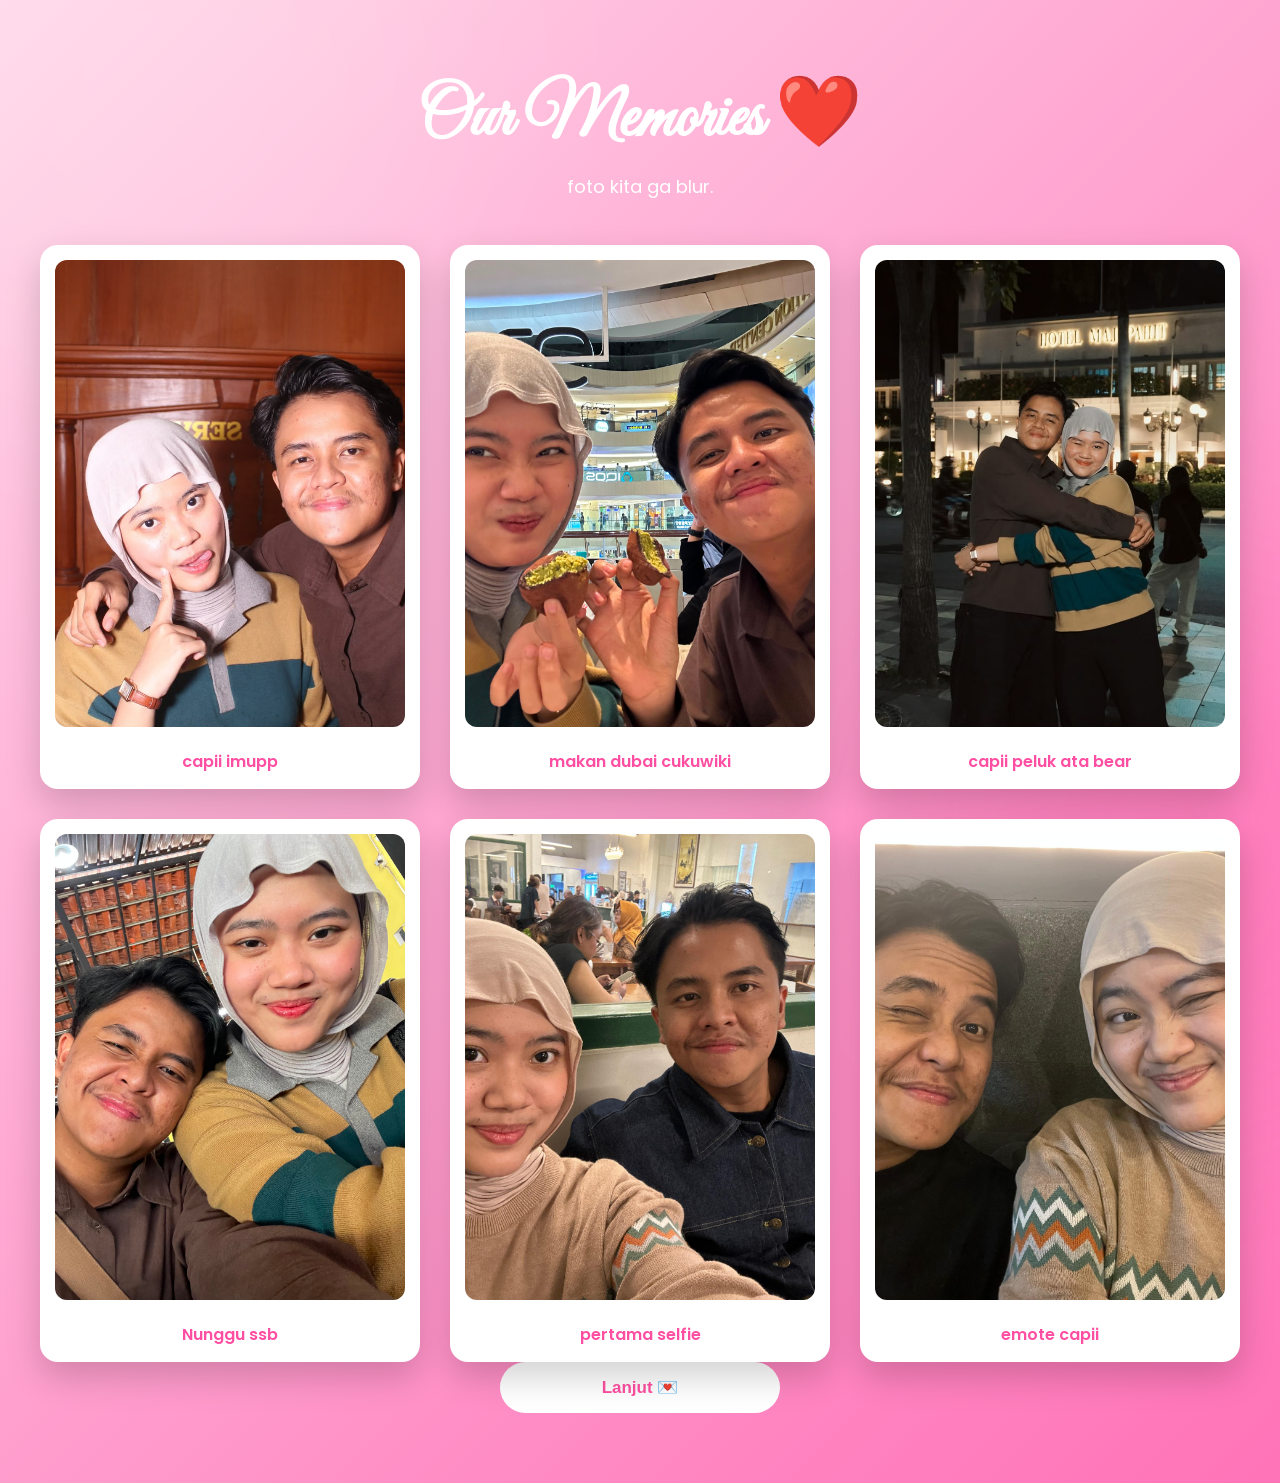
==== pages/gallery.html @ 9f08d889 "First Upload" ====
<!DOCTYPE html>
<html lang="id">

<head>

<meta charset="UTF-8">
<meta name="viewport" content="width=device-width, initial-scale=1.0">

<title>Gallery ❤️</title>

<link rel="stylesheet" href="../style.css">

<link href="https://fonts.googleapis.com/css2?family=Poppins:wght@300;400;600;700&family=Great+Vibes&display=swap" rel="stylesheet">

</head>

<audio id="galleryMusic" loop autoplay>
    <source src="../assets/music/gallery.mp3" type="audio/mpeg">
</audio>

<script>

window.addEventListener("load", () => {

    const music = document.getElementById("galleryMusic");

    music.volume = 0.35;

    music.play().catch(() => {

        console.log("Autoplay diblokir browser.");

    });

});

</script>

<body>

<div class="gallery-page">

    <h1>Our Memories ❤️</h1>

    <p>
        foto kita ga blur.
    </p>

    <div class="gallery">

        <div class="photo">
            <img src="../assets/images/foto1.jpg">
            <span>capii imupp</span>
        </div>

        <div class="photo">
            <img src="../assets/images/foto2.jpg">
            <span>makan dubai cukuwiki</span>
        </div>

        <div class="photo">
            <img src="../assets/images/foto3.jpg">
            <span>capii peluk ata bear</span>
        </div>

        <div class="photo">
            <img src="../assets/images/foto4.jpg">
            <span>Nunggu ssb</span>
        </div>

        <div class="photo">
            <img src="../assets/images/foto5.jpg">
            <span>pertama selfie</span>
        </div>

        <div class="photo">
            <img src="../assets/images/foto6.jpg">
            <span>emote capii</span>
        </div>

    </div>

    <button onclick="letterPage()">
        Lanjut 💌
    </button>

</div>

<script src="../script.js"></script>

</body>
</html>
---- style.css ----
/* =====================================================
   HAPPY BIRTHDAY WEBSITE
   PART 1
   Reset • Background • Login • Animations
===================================================== */

/* Google Font */
@import url('https://fonts.googleapis.com/css2?family=Poppins:wght@300;400;500;600;700&family=Great+Vibes&display=swap');

/* =========================
        RESET
========================= */

*{
    margin:0;
    padding:0;
    box-sizing:border-box;
}

html{
    scroll-behavior:smooth;
}

body{

    font-family:'Poppins',sans-serif;

    background:linear-gradient(
        135deg,
        #ffd6e8 0%,
        #ffb6d9 30%,
        #ff8dc5 70%,
        #ff73b7 100%
    );

    min-height:100vh;

    overflow-x:hidden;

    position:relative;

}

/* =========================
        BACKGROUND
========================= */

body::before{

    content:"";

    position:fixed;

    width:650px;
    height:650px;

    border-radius:50%;

    top:-250px;
    left:-180px;

    background:white;

    opacity:.15;

    filter:blur(120px);

    z-index:-2;

}

body::after{

    content:"";

    position:fixed;

    width:500px;
    height:500px;

    border-radius:50%;

    bottom:-180px;
    right:-120px;

    background:#ff4fa2;

    opacity:.18;

    filter:blur(100px);

    z-index:-2;

}

/* =========================
        CONTAINER
========================= */

.container{

    width:100%;

    min-height:100vh;

    display:flex;

    justify-content:center;

    align-items:center;

    padding:25px;

}

/* =========================
        LOGIN CARD
========================= */

.card{

    width:min(95%,420px);

    background:rgba(255,255,255,.18);

    backdrop-filter:blur(18px);

    border:1px solid rgba(255,255,255,.25);

    border-radius:30px;

    padding:45px 35px;

    text-align:center;

    box-shadow:0 20px 40px rgba(0,0,0,.15);

    animation:fadeUp 1s;

}

.card h1{

    color:white;

    font-size:clamp(28px,5vw,38px);

    margin-bottom:10px;

    text-shadow:0 3px 10px rgba(0,0,0,.2);

}

.card p{

    color:white;

    line-height:28px;

    margin-bottom:25px;

}

/* =========================
        HEART
========================= */

.love{

    font-size:55px;

    margin:20px 0;

    animation:heartbeat 1.8s infinite;

}

/* =========================
        INPUT
========================= */

input{

    width:100%;

    padding:16px;

    border:none;

    outline:none;

    border-radius:50px;

    font-size:16px;

    margin-bottom:20px;

    transition:.35s;

}

input:focus{

    transform:scale(1.02);

    box-shadow:0 0 20px rgba(255,79,162,.5);

}

/* =========================
        BUTTON
========================= */

button{

    width:100%;

    max-width:280px;

    padding:15px;

    border:none;

    border-radius:50px;

    cursor:pointer;

    background:white;

    color:#ff4fa2;

    font-size:17px;

    font-weight:600;

    transition:.35s;

}

button:hover{

    background:#ff4fa2;

    color:white;

    transform:translateY(-3px);

    box-shadow:0 15px 30px rgba(255,79,162,.4);

}

/* =========================
        ERROR
========================= */

.error{

    margin-top:20px;

    color:white;

    font-weight:600;

}

/* =========================
    FLOATING HEARTS
========================= */

.heart{

    position:fixed;

    font-size:35px;

    opacity:.7;

    animation:floatHeart 8s ease-in-out infinite;

    user-select:none;

}

.h1{

    top:40px;
    left:50px;

}

.h2{

    top:120px;
    right:60px;

    animation-delay:2s;

}

.h3{

    bottom:70px;
    left:100px;

    animation-delay:4s;

}

.h4{

    bottom:90px;
    right:80px;

    animation-delay:6s;

}

/* =========================
        ANIMATIONS
========================= */

@keyframes floatHeart{

    0%{

        transform:translateY(0);

    }

    50%{

        transform:translateY(-20px);

    }

    100%{

        transform:translateY(0);

    }

}

@keyframes heartbeat{

    0%{

        transform:scale(1);

    }

    25%{

        transform:scale(1.15);

    }

    50%{

        transform:scale(.95);

    }

    75%{

        transform:scale(1.1);

    }

    100%{

        transform:scale(1);

    }

}

@keyframes fadeUp{

    from{

        opacity:0;

        transform:translateY(35px);

    }

    to{

        opacity:1;

        transform:translateY(0);

    }

}

.shake{

    animation:shake .45s;

}

@keyframes shake{

    0%{transform:translateX(0);}
    25%{transform:translateX(-8px);}
    50%{transform:translateX(8px);}
    75%{transform:translateX(-8px);}
    100%{transform:translateX(0);}

}

/* =========================
    RESPONSIVE LOGIN
========================= */

@media (max-width:768px){

    .card{

        padding:35px 25px;

    }

}

@media (max-width:480px){

    .card{

        width:95%;

        padding:30px 20px;

    }

    .card h1{

        font-size:30px;

    }

    .love{

        font-size:45px;

    }

    input{

        font-size:15px;

    }

    button{

        width:100%;

    }

}

/* =====================================================
   HAPPY BIRTHDAY WEBSITE
   PART 2
   Home • Gallery • Letter • Closing Envelope
===================================================== */

/* =========================
        HOME PAGE
========================= */

.birthday-page{

    width:100%;

    min-height:100vh;

    display:flex;

    justify-content:center;

    align-items:center;

    padding:40px 20px;

}

.birthday-card{

    width:min(92%,750px);

    background:rgba(255,255,255,.18);

    backdrop-filter:blur(20px);

    border:1px solid rgba(255,255,255,.25);

    border-radius:35px;

    padding:45px;

    text-align:center;

    box-shadow:0 20px 40px rgba(0,0,0,.15);

    animation:fadeUp 1s;

}

.birthday-icon{

    font-size:70px;

    margin-bottom:20px;

    animation:heartbeat 2s infinite;

}

.birthday-card h3{

    color:white;

    font-size:24px;

    font-weight:500;

}

.birthday-card h1{

    font-family:'Great Vibes',cursive;

    color:white;

    font-size:clamp(45px,7vw,70px);

    margin:20px 0;

}

#typing{

    color:white;

    line-height:34px;

    font-size:18px;

    min-height:180px;

    margin-bottom:35px;

}

/* =========================
        GALLERY
========================= */

.gallery-page{

    width:100%;

    min-height:100vh;

    padding:70px 40px;

    text-align:center;

}

.gallery-page h1{

    color:white;

    font-family:'Great Vibes',cursive;

    font-size:clamp(45px,7vw,70px);

    margin-bottom:10px;

}

.gallery-page p{

    color:white;

    margin-bottom:45px;

    font-size:18px;

}

.gallery{

    display:grid;

    grid-template-columns:repeat(auto-fit,minmax(240px,1fr));

    gap:30px;

}

/* =========================
        PHOTO CARD
========================= */

.photo{

    background:white;

    padding:15px;

    border-radius:18px;

    transition:.4s;

    cursor:pointer;

    box-shadow:0 15px 35px rgba(0,0,0,.18);

}

.photo:hover{

    transform:translateY(-10px) rotate(-2deg);

}

.photo img{

    width:100%;

    aspect-ratio:3/4;

    object-fit:cover;

    border-radius:12px;

}

.photo span{

    display:block;

    margin-top:15px;

    color:#ff4fa2;

    font-weight:600;

}

/* =========================
        LETTER PAGE
========================= */

.letter-title{

    font-family:'Great Vibes',cursive;

    color:white;

    font-size:60px;

    margin-bottom:20px;

}

.letter-text{

    color:white;

    line-height:36px;

    font-size:18px;

    text-align:justify;

    margin:35px 0;

}

/* =========================
        FINISH BUTTON
========================= */

.finish-btn{

    margin-top:30px;

}

/* =========================
    CLOSING ENVELOPE
========================= */

.closing-envelope{

    position:fixed;

    inset:0;

    display:flex;

    justify-content:center;

    align-items:center;

    flex-direction:column;

    background:linear-gradient(135deg,#ffd6e8,#ff73b7);

    opacity:0;

    visibility:hidden;

    transition:1s;

    z-index:9999;

}

.closing-envelope.show{

    opacity:1;

    visibility:visible;

}

/* =========================
        ENVELOPE
========================= */

.envelope2{

    width:260px;

    height:180px;

    position:relative;

    animation:floatHeart 2.5s infinite;

}

.bottom{

    width:260px;

    height:150px;

    position:absolute;

    bottom:0;

    background:white;

    border-radius:0 0 18px 18px;

    box-shadow:0 20px 40px rgba(0,0,0,.2);

}

.top{

    width:0;

    height:0;

    position:absolute;

    border-left:130px solid transparent;

    border-right:130px solid transparent;

    border-top:90px solid #ffd5e5;

    z-index:2;

}

.love{

    position:absolute;

    left:50%;

    top:70px;

    transform:translateX(-50%);

    font-size:42px;

    z-index:5;

}

/* =========================
    CLOSING TEXT
========================= */

.closing-envelope p{

    color:white;

    margin-top:35px;

    font-size:26px;

    font-weight:600;

}

/* =========================
        BUTTON
========================= */

.birthday-card button{

    margin-top:20px;

}

/* =========================
    PHOTO SHADOW
========================= */

.photo::after{

    content:"";

    position:absolute;

    inset:0;

    border-radius:18px;

    pointer-events:none;

}

/* =========================
    RESPONSIVE TABLET
========================= */

@media(max-width:768px){

    .birthday-card{

        padding:35px 25px;

    }

    .gallery-page{

        padding:50px 20px;

    }

    .gallery{

        gap:20px;

    }

}

/* =========================
    RESPONSIVE MOBILE
========================= */

@media(max-width:480px){

    .birthday-card{

        width:95%;

        padding:28px 20px;

    }

    .birthday-card h1{

        font-size:42px;

    }

    .birthday-card h3{

        font-size:20px;

    }

    #typing{

        font-size:16px;

        line-height:30px;

    }

    .gallery-page h1{

        font-size:45px;

    }

    .gallery-page p{

        font-size:16px;

    }

    .gallery{

        grid-template-columns:1fr;

    }

    .photo{

        padding:12px;

    }

    .closing-envelope p{

        font-size:20px;

        text-align:center;

        padding:0 20px;

    }

    .envelope2{

        transform:scale(.85);

    }

}

/* =====================================================
   HAPPY BIRTHDAY WEBSITE
   PART 3 (FINAL)
   Premium Effect • Music Button • Loading • Responsive
===================================================== */


/* ==========================================
        SCROLLBAR
========================================== */

::-webkit-scrollbar{

    width:10px;

}

::-webkit-scrollbar-track{

    background:#ffd8ea;

}

::-webkit-scrollbar-thumb{

    background:#ff73b7;

    border-radius:20px;

}

::-webkit-scrollbar-thumb:hover{

    background:#ff4fa2;

}


/* ==========================================
        SELECTION
========================================== */

::selection{

    background:#ff4fa2;

    color:white;

}


/* ==========================================
        SECTION TRANSITION
========================================== */

section{

    animation:fadeUp .8s ease;

}


/* ==========================================
        GLASS EFFECT
========================================== */

.glass{

    background:rgba(255,255,255,.18);

    backdrop-filter:blur(20px);

    border:1px solid rgba(255,255,255,.25);

    box-shadow:0 15px 40px rgba(0,0,0,.15);

}


/* ==========================================
        MUSIC BUTTON
========================================== */

.music-btn{

    position:fixed;

    right:20px;

    top:20px;

    width:60px;

    height:60px;

    border-radius:50%;

    display:flex;

    justify-content:center;

    align-items:center;

    background:white;

    color:#ff4fa2;

    font-size:24px;

    cursor:pointer;

    box-shadow:0 10px 25px rgba(0,0,0,.2);

    transition:.3s;

    z-index:999;

}

.music-btn:hover{

    transform:scale(1.1);

}


/* ==========================================
        LOADING
========================================== */

.loading{

    position:fixed;

    inset:0;

    background:linear-gradient(
        135deg,
        #ffd6e8,
        #ff73b7
    );

    display:flex;

    justify-content:center;

    align-items:center;

    flex-direction:column;

    color:white;

    z-index:99999;

}

.loading h2{

    margin-top:20px;

    font-size:26px;

}

.loader-heart{

    font-size:80px;

    animation:heartbeat 1.2s infinite;

}


/* ==========================================
        FLOATING PETALS
========================================== */

.petal{

    position:fixed;

    color:#fff;

    opacity:.4;

    font-size:22px;

    animation:petalFall linear infinite;

    pointer-events:none;

}

@keyframes petalFall{

    from{

        transform:
            translateY(-120px)
            rotate(0deg);

    }

    to{

        transform:
            translateY(120vh)
            rotate(360deg);

    }

}


/* ==========================================
        GALLERY HOVER
========================================== */

.photo{

    position:relative;

    overflow:hidden;

}

.photo img{

    transition:.5s;

}

.photo:hover img{

    transform:scale(1.08);

}

.photo span{

    transition:.4s;

}

.photo:hover span{

    letter-spacing:1px;

}


/* ==========================================
        LETTER CARD
========================================== */

.birthday-card{

    transition:.4s;

}

.birthday-card:hover{

    transform:translateY(-5px);

}


/* ==========================================
        BUTTON
========================================== */

button{

    transition:.35s;

}

button:active{

    transform:scale(.96);

}


/* ==========================================
        FADE
========================================== */

.fade-out{

    animation:fadeOut .8s forwards;

}

@keyframes fadeOut{

    to{

        opacity:0;

    }

}


/* ==========================================
        DESKTOP
========================================== */

@media(min-width:1200px){

    .birthday-card{

        max-width:760px;

    }

    .gallery{

        grid-template-columns:
        repeat(3,1fr);

    }

}


/* ==========================================
        LAPTOP
========================================== */

@media(max-width:1024px){

    .gallery{

        grid-template-columns:
        repeat(2,1fr);

    }

}


/* ==========================================
        TABLET
========================================== */

@media(max-width:768px){

    .gallery{

        grid-template-columns:1fr 1fr;

    }

    .birthday-card{

        padding:35px 25px;

    }

    .music-btn{

        width:55px;

        height:55px;

    }

}


/* ==========================================
        MOBILE
========================================== */

@media(max-width:480px){

    body{

        overflow-x:hidden;

    }

    .gallery{

        grid-template-columns:1fr;

    }

    .birthday-card{

        width:95%;

        padding:25px;

    }

    .birthday-card h1{

        font-size:42px;

    }

    .birthday-card p{

        font-size:16px;

        line-height:30px;

    }

    .music-btn{

        width:50px;

        height:50px;

        font-size:20px;

    }

}


/* ==========================================
        SMALL PHONE
========================================== */

@media(max-width:360px){

    .birthday-card h1{

        font-size:35px;

    }

    .card h1{

        font-size:25px;

    }

}


/* ==========================================
        FOOTER
========================================== */

.footer{

    text-align:center;

    color:white;

    padding:40px 20px;

    opacity:.8;

}

.subtitle{

    color:white;

    font-family:'Great Vibes',cursive;

    font-size:42px;

    margin-bottom:15px;

}

.hint{

    color:white;

    line-height:28px;

    margin-bottom:30px;

    opacity:.95;

}

.footer{

    margin-top:30px;

    color:white;

    font-size:13px;

    opacity:.75;

}

/* ==========================================
        END
========================================== */
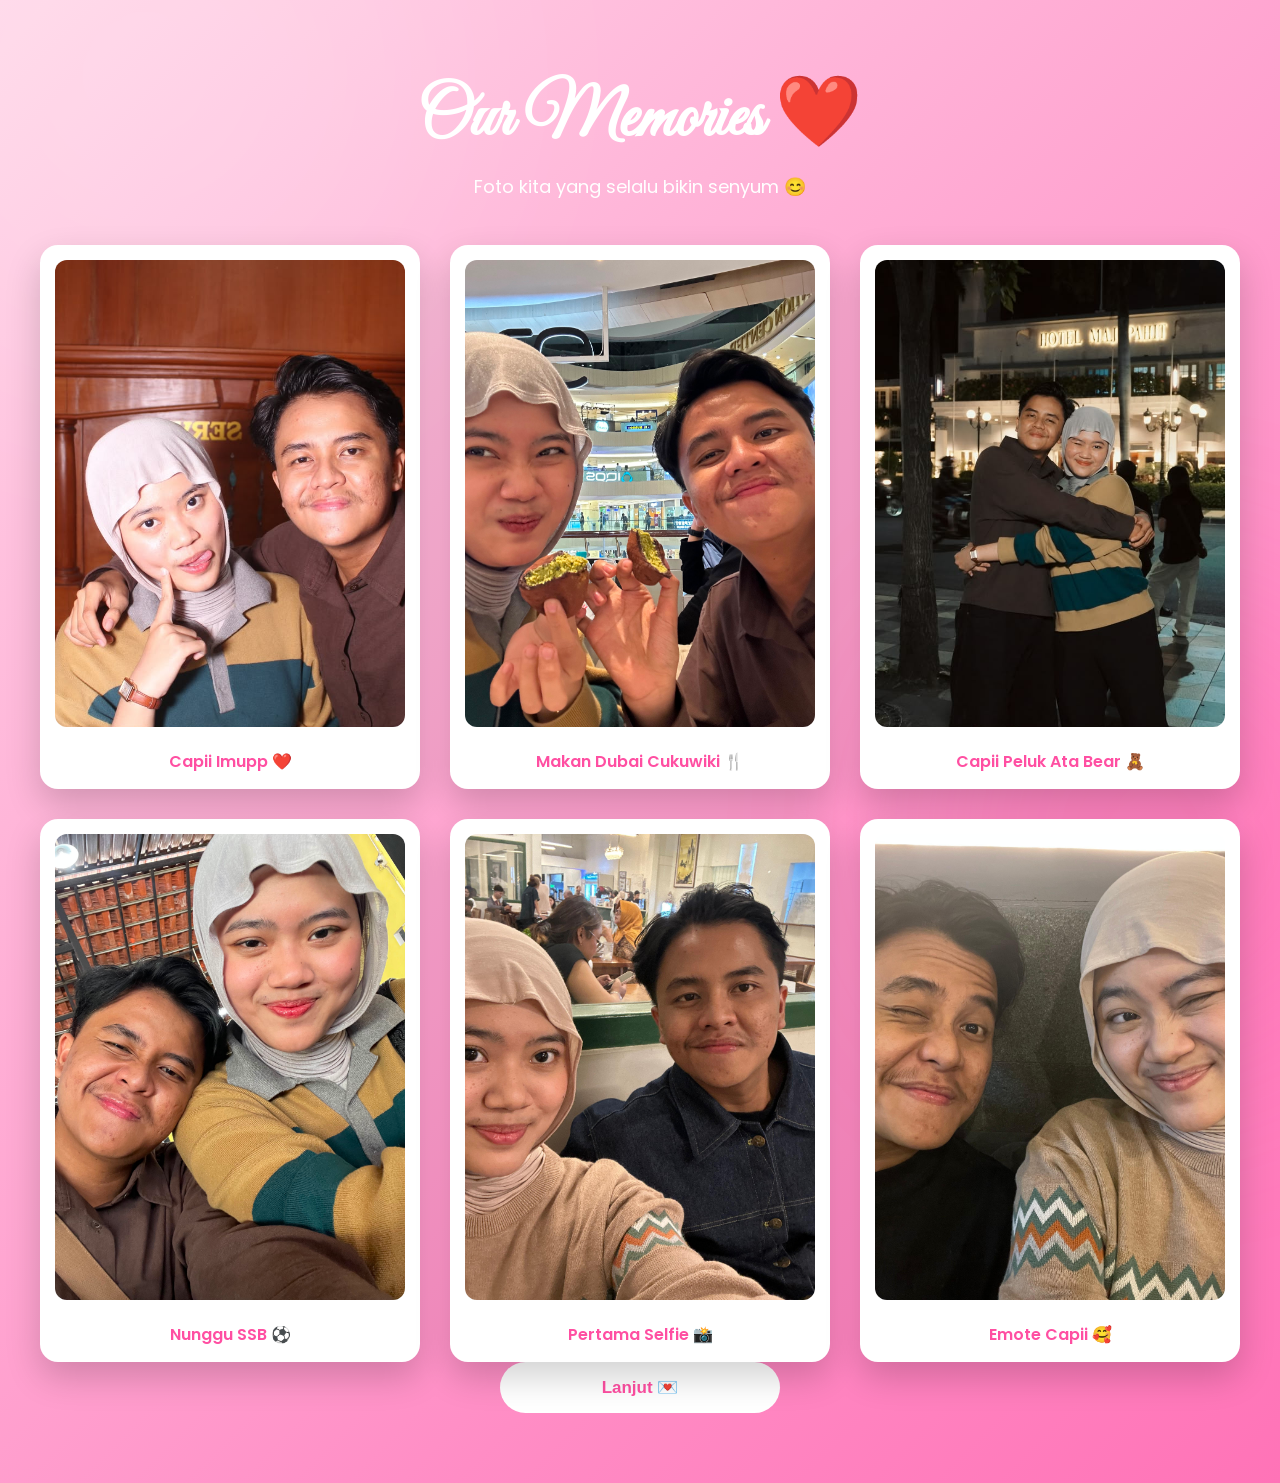
==== commit 7d30c082: "Perbaiki home dan letter" ====
--- a/pages/gallery.html
+++ b/pages/gallery.html
@@ -14,17 +14,69 @@
 
 </head>
 
-<audio id="galleryMusic" loop autoplay>
+<body>
+
+<!-- Background Music -->
+<audio id="galleryMusic" loop preload="auto">
     <source src="../assets/music/gallery.mp3" type="audio/mpeg">
 </audio>
 
+<div class="gallery-page">
+
+    <h1>Our Memories ❤️</h1>
+
+    <p>
+        Foto kita yang selalu bikin senyum 😊
+    </p>
+
+    <div class="gallery">
+
+        <div class="photo">
+            <img src="../assets/images/foto1.jpg" alt="Foto 1">
+            <span>Capii Imupp ❤️</span>
+        </div>
+
+        <div class="photo">
+            <img src="../assets/images/foto2.jpg" alt="Foto 2">
+            <span>Makan Dubai Cukuwiki 🍴</span>
+        </div>
+
+        <div class="photo">
+            <img src="../assets/images/foto3.jpg" alt="Foto 3">
+            <span>Capii Peluk Ata Bear 🧸</span>
+        </div>
+
+        <div class="photo">
+            <img src="../assets/images/foto4.jpg" alt="Foto 4">
+            <span>Nunggu SSB ⚽</span>
+        </div>
+
+        <div class="photo">
+            <img src="../assets/images/foto5.jpg" alt="Foto 5">
+            <span>Pertama Selfie 📸</span>
+        </div>
+
+        <div class="photo">
+            <img src="../assets/images/foto6.jpg" alt="Foto 6">
+            <span>Emote Capii 🥰</span>
+        </div>
+
+    </div>
+
+    <button onclick="goToLetter()">
+        Lanjut 💌
+    </button>
+
+</div>
+
 <script>
 
+const music = document.getElementById("galleryMusic");
+
+music.volume = 0.35;
+
+// Desktop
 window.addEventListener("load", () => {
-
-    const music = document.getElementById("galleryMusic");
-
-    music.volume = 0.35;
 
     music.play().catch(() => {
 
@@ -34,59 +86,37 @@
 
 });
 
+// HP (interaksi pertama)
+document.body.addEventListener("touchstart", () => {
+
+    if(music.paused){
+
+        music.play();
+
+    }
+
+},{once:true});
+
+// Laptop/Desktop
+document.body.addEventListener("click", () => {
+
+    if(music.paused){
+
+        music.play();
+
+    }
+
+},{once:true});
+
+function goToLetter(){
+
+    music.pause();
+
+    window.location.href="letter.html";
+
+}
+
 </script>
-
-<body>
-
-<div class="gallery-page">
-
-    <h1>Our Memories ❤️</h1>
-
-    <p>
-        foto kita ga blur.
-    </p>
-
-    <div class="gallery">
-
-        <div class="photo">
-            <img src="../assets/images/foto1.jpg">
-            <span>capii imupp</span>
-        </div>
-
-        <div class="photo">
-            <img src="../assets/images/foto2.jpg">
-            <span>makan dubai cukuwiki</span>
-        </div>
-
-        <div class="photo">
-            <img src="../assets/images/foto3.jpg">
-            <span>capii peluk ata bear</span>
-        </div>
-
-        <div class="photo">
-            <img src="../assets/images/foto4.jpg">
-            <span>Nunggu ssb</span>
-        </div>
-
-        <div class="photo">
-            <img src="../assets/images/foto5.jpg">
-            <span>pertama selfie</span>
-        </div>
-
-        <div class="photo">
-            <img src="../assets/images/foto6.jpg">
-            <span>emote capii</span>
-        </div>
-
-    </div>
-
-    <button onclick="letterPage()">
-        Lanjut 💌
-    </button>
-
-</div>
-
-<script src="../script.js"></script>
 
 </body>
 </html>
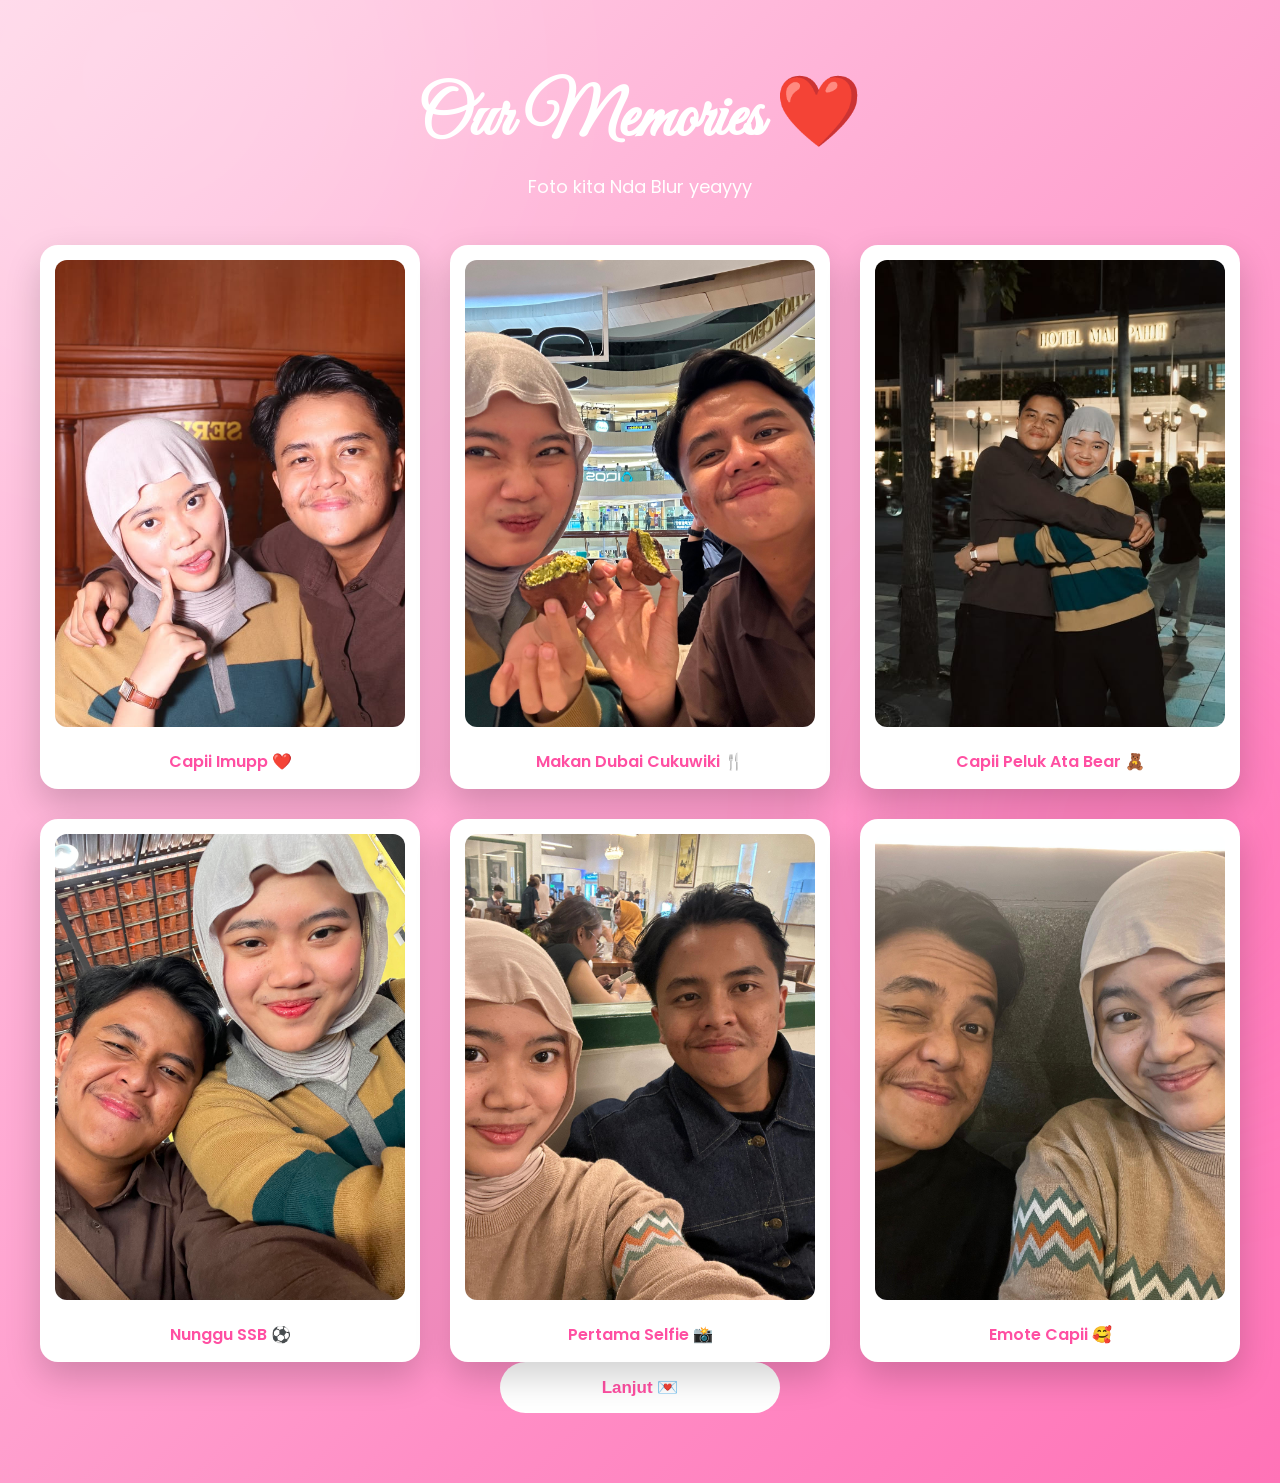
==== commit 16711091: "Perbaiki gallery" ====
--- a/pages/gallery.html
+++ b/pages/gallery.html
@@ -3,71 +3,69 @@
 
 <head>
 
-<meta charset="UTF-8">
-<meta name="viewport" content="width=device-width, initial-scale=1.0">
+    <meta charset="UTF-8">
+    <meta name="viewport" content="width=device-width, initial-scale=1.0">
 
-<title>Gallery ❤️</title>
+    <title>Gallery ❤️</title>
 
-<link rel="stylesheet" href="../style.css">
+    <link rel="stylesheet" href="../style.css">
 
-<link href="https://fonts.googleapis.com/css2?family=Poppins:wght@300;400;600;700&family=Great+Vibes&display=swap" rel="stylesheet">
+    <link href="https://fonts.googleapis.com/css2?family=Poppins:wght@300;400;600;700&family=Great+Vibes&display=swap" rel="stylesheet">
 
 </head>
 
 <body>
 
-<!-- Background Music -->
-<audio id="galleryMusic" loop preload="auto">
-    <source src="../assets/music/gallery.mp3" type="audio/mpeg">
-</audio>
+    <!-- Musik -->
+    <audio id="galleryMusic" loop preload="auto">
+        <source src="../assets/music/gallery.mp3" type="audio/mpeg">
+    </audio>
 
-<div class="gallery-page">
+    <div class="gallery-page">
 
-    <h1>Our Memories ❤️</h1>
+        <h1>Our Memories ❤️</h1>
 
-    <p>
-        Foto kita yang selalu bikin senyum 😊
-    </p>
+        <p>Foto kita Nda Blur yeayyy</p>
 
-    <div class="gallery">
+        <div class="gallery">
 
-        <div class="photo">
-            <img src="../assets/images/foto1.jpg" alt="Foto 1">
-            <span>Capii Imupp ❤️</span>
+            <div class="photo">
+                <img src="../assets/images/foto1.jpg" alt="Foto 1">
+                <span>Capii Imupp ❤️</span>
+            </div>
+
+            <div class="photo">
+                <img src="../assets/images/foto2.jpg" alt="Foto 2">
+                <span>Makan Dubai Cukuwiki 🍴</span>
+            </div>
+
+            <div class="photo">
+                <img src="../assets/images/foto3.jpg" alt="Foto 3">
+                <span>Capii Peluk Ata Bear 🧸</span>
+            </div>
+
+            <div class="photo">
+                <img src="../assets/images/foto4.jpg" alt="Foto 4">
+                <span>Nunggu SSB ⚽</span>
+            </div>
+
+            <div class="photo">
+                <img src="../assets/images/foto5.jpg" alt="Foto 5">
+                <span>Pertama Selfie 📸</span>
+            </div>
+
+            <div class="photo">
+                <img src="../assets/images/foto6.jpg" alt="Foto 6">
+                <span>Emote Capii 🥰</span>
+            </div>
+
         </div>
 
-        <div class="photo">
-            <img src="../assets/images/foto2.jpg" alt="Foto 2">
-            <span>Makan Dubai Cukuwiki 🍴</span>
-        </div>
-
-        <div class="photo">
-            <img src="../assets/images/foto3.jpg" alt="Foto 3">
-            <span>Capii Peluk Ata Bear 🧸</span>
-        </div>
-
-        <div class="photo">
-            <img src="../assets/images/foto4.jpg" alt="Foto 4">
-            <span>Nunggu SSB ⚽</span>
-        </div>
-
-        <div class="photo">
-            <img src="../assets/images/foto5.jpg" alt="Foto 5">
-            <span>Pertama Selfie 📸</span>
-        </div>
-
-        <div class="photo">
-            <img src="../assets/images/foto6.jpg" alt="Foto 6">
-            <span>Emote Capii 🥰</span>
-        </div>
+        <button onclick="goToLetter()">
+            Lanjut 💌
+        </button>
 
     </div>
-
-    <button onclick="goToLetter()">
-        Lanjut 💌
-    </button>
-
-</div>
 
 <script>
 
@@ -75,44 +73,35 @@
 
 music.volume = 0.35;
 
-// Desktop
-window.addEventListener("load", () => {
+// Mencegah play dipanggil berkali-kali
+let musicStarted = false;
+
+function playMusic(){
+
+    if(musicStarted) return;
+
+    musicStarted = true;
 
     music.play().catch(() => {
 
-        console.log("Autoplay diblokir browser.");
+        console.log("Browser memerlukan interaksi pengguna.");
 
     });
 
-});
+}
 
-// HP (interaksi pertama)
-document.body.addEventListener("touchstart", () => {
+// Coba autoplay (desktop)
+window.addEventListener("load", playMusic);
 
-    if(music.paused){
-
-        music.play();
-
-    }
-
-},{once:true});
-
-// Laptop/Desktop
-document.body.addEventListener("click", () => {
-
-    if(music.paused){
-
-        music.play();
-
-    }
-
-},{once:true});
+// Jika autoplay diblokir, interaksi pertama akan memulai musik
+document.addEventListener("pointerdown", playMusic, { once:true });
 
 function goToLetter(){
 
     music.pause();
+    music.currentTime = 0;
 
-    window.location.href="letter.html";
+    window.location.href = "letter.html";
 
 }
 
